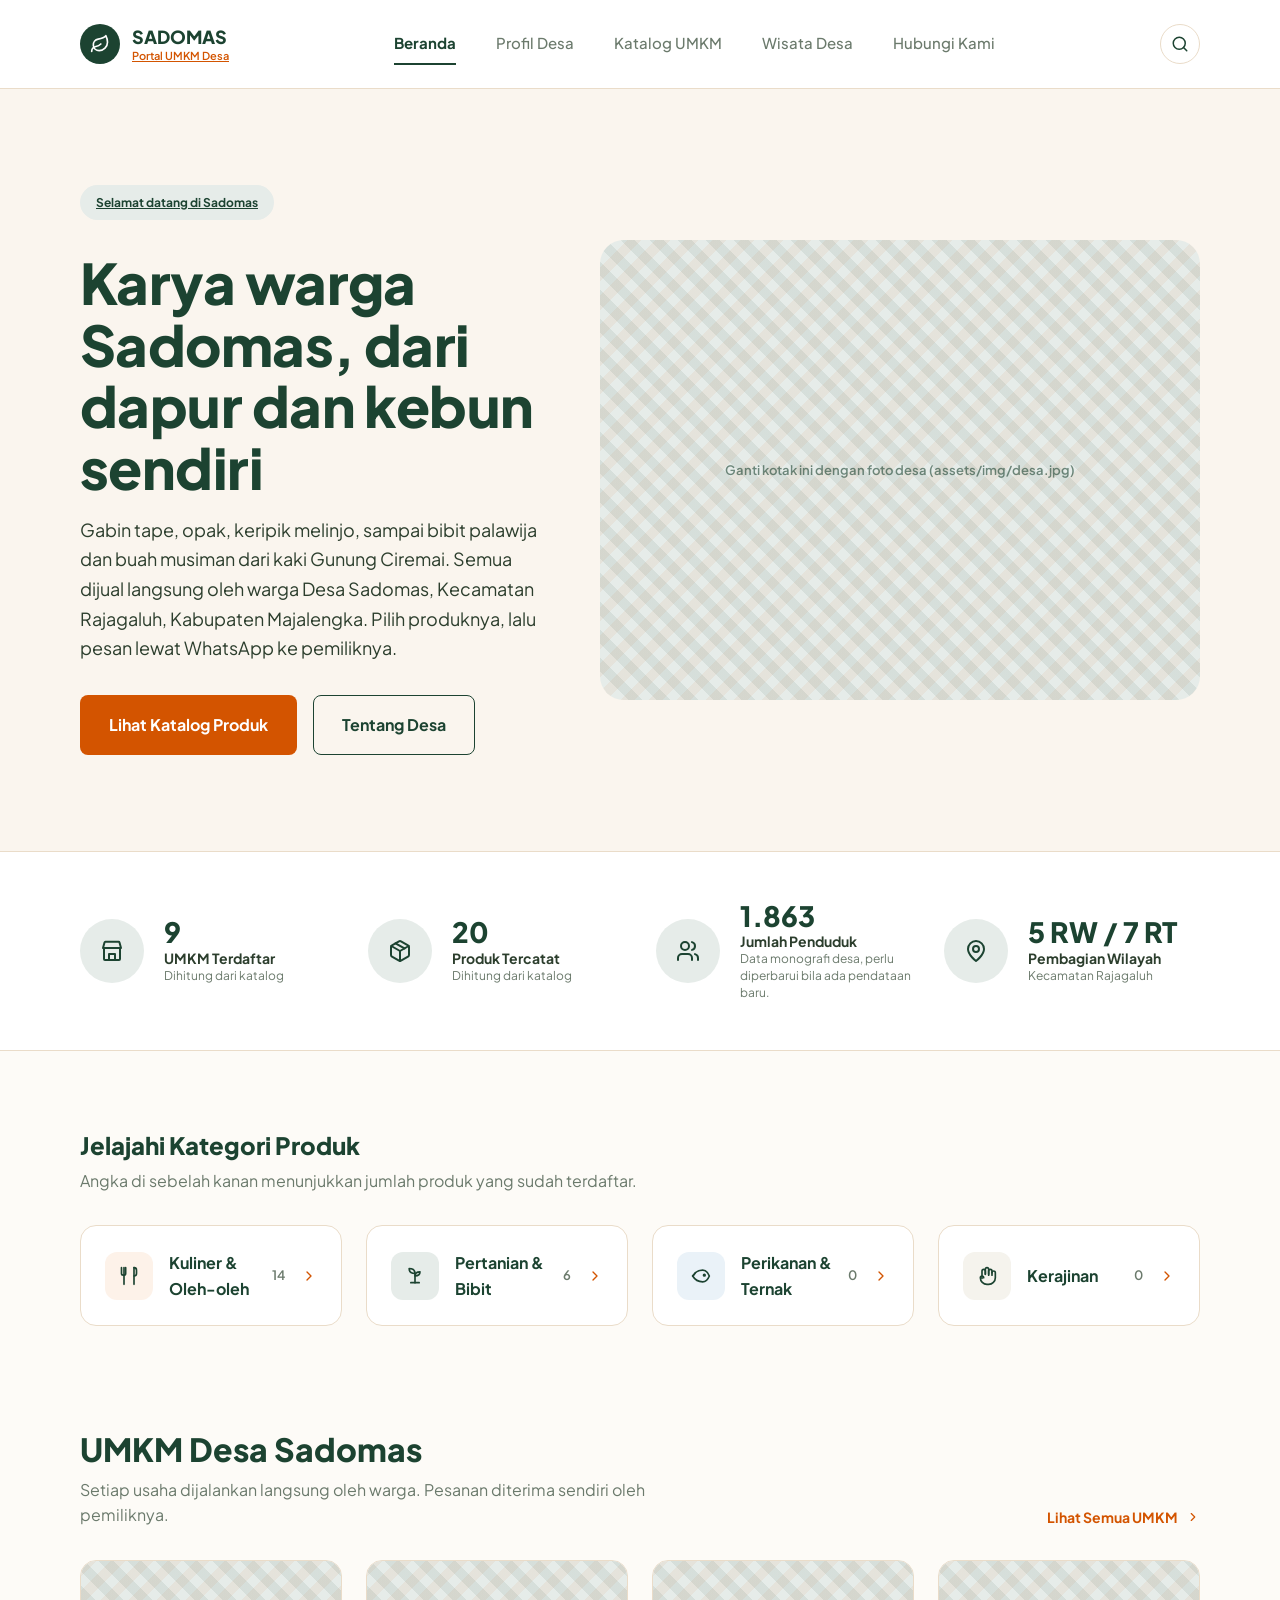
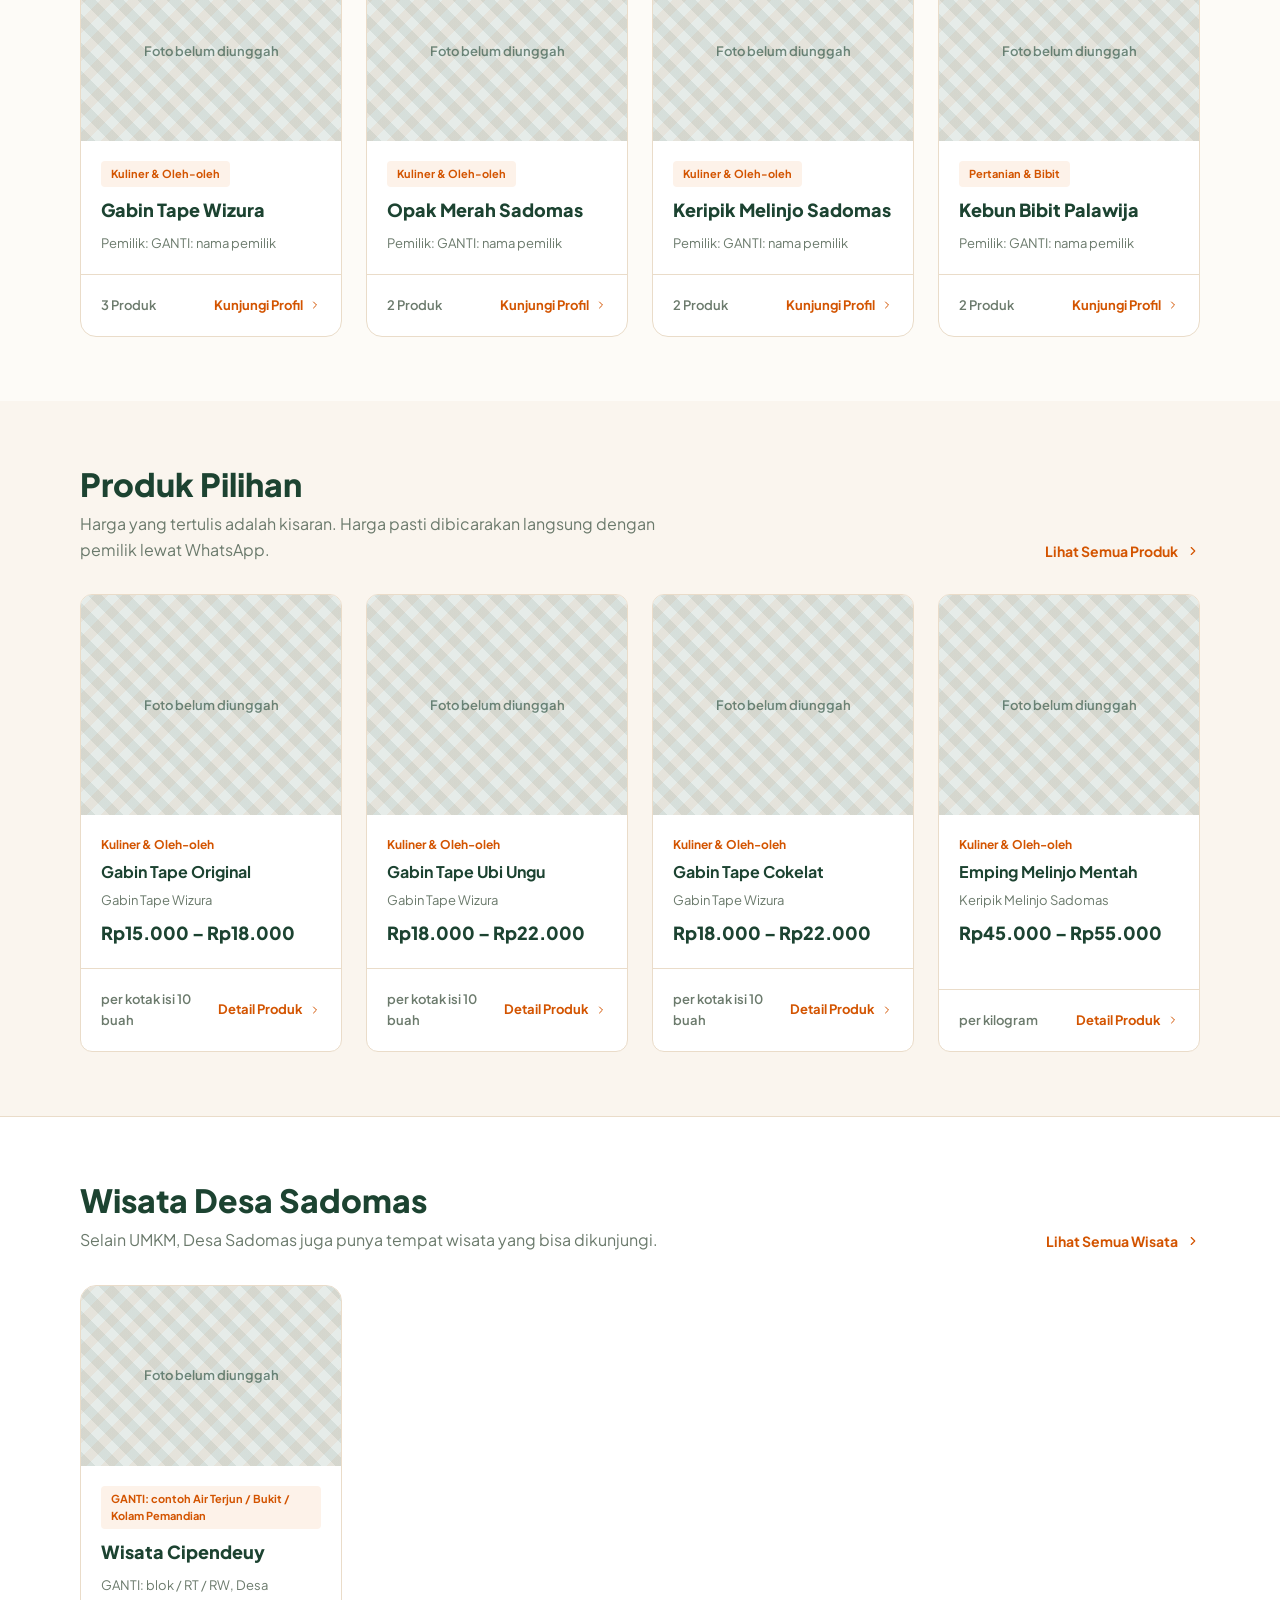
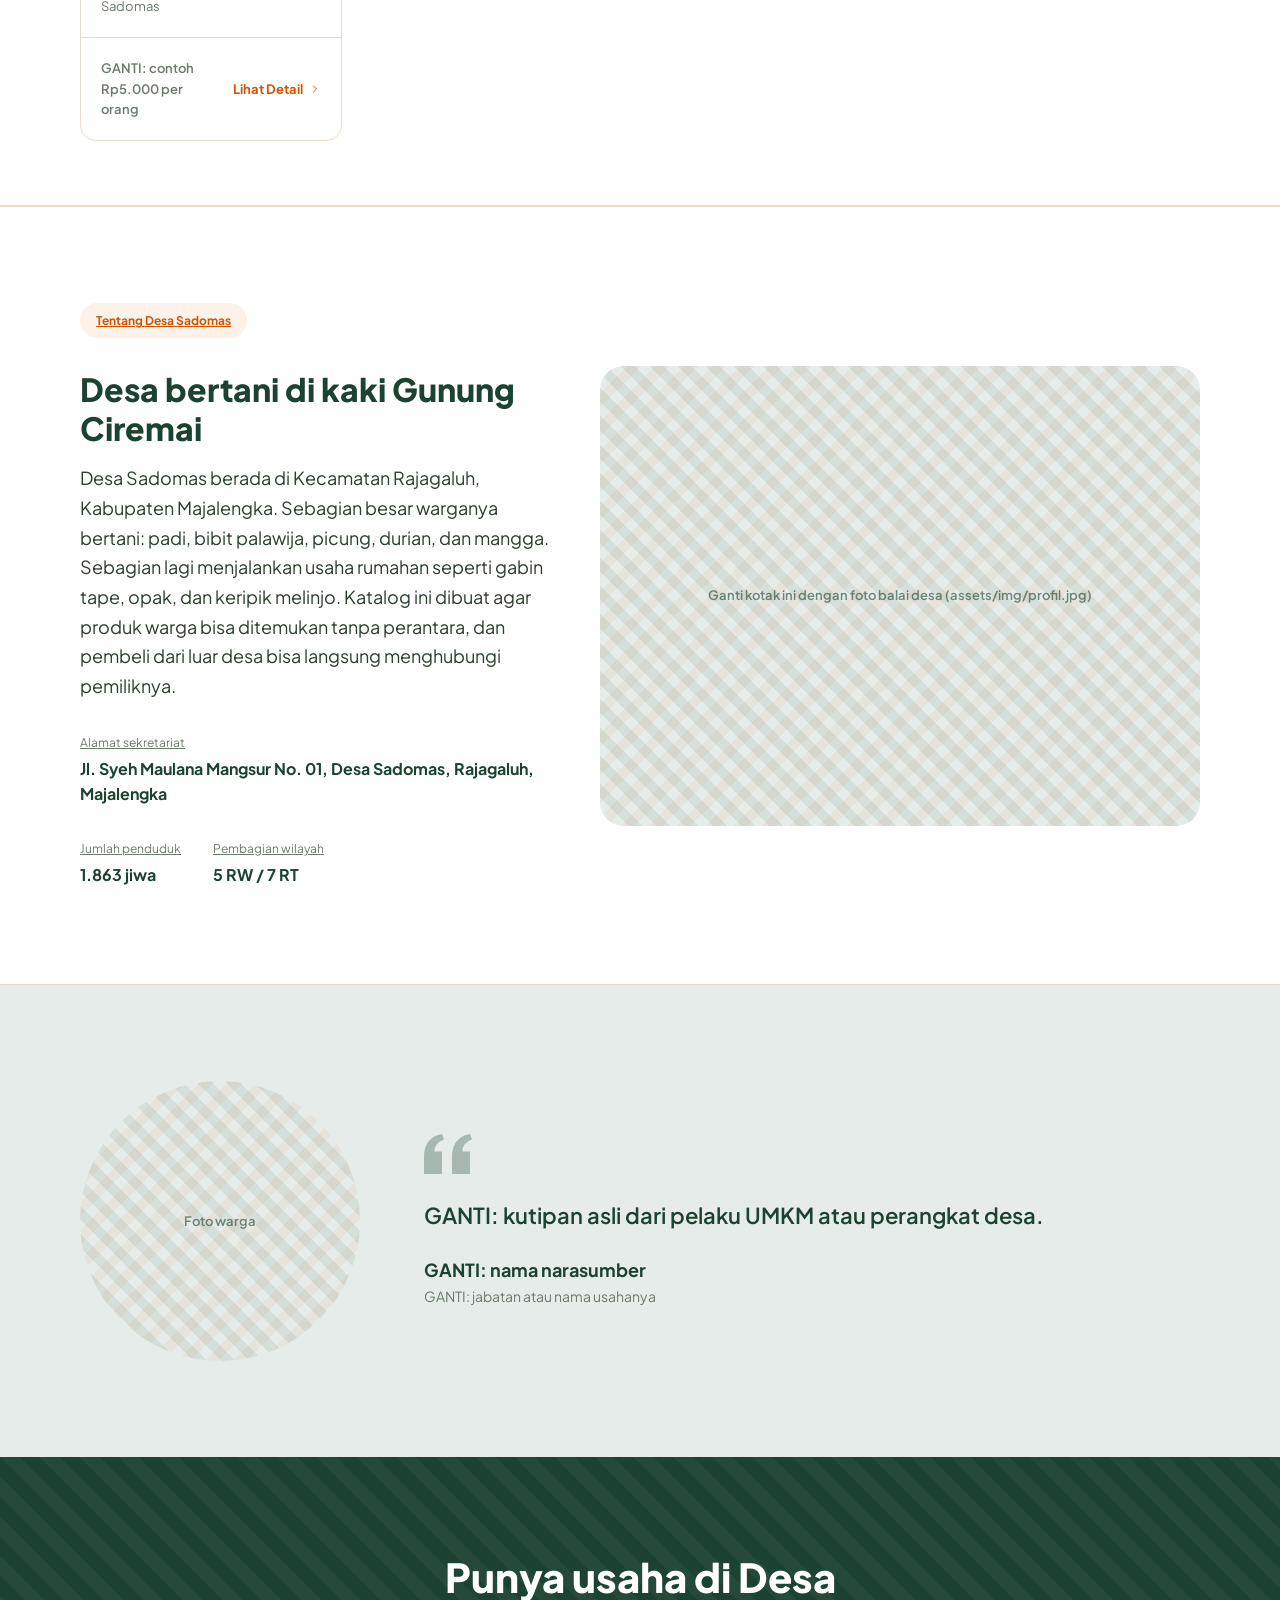
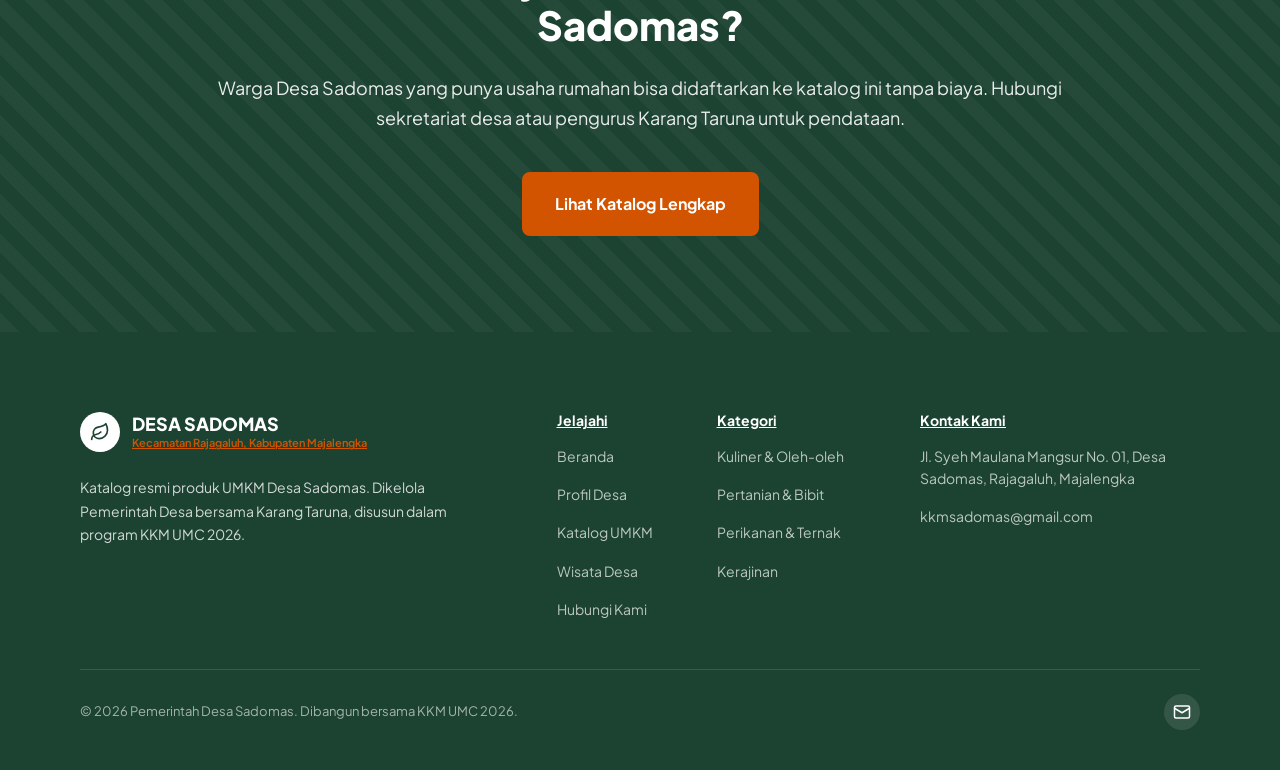
==== index.html @ 042b7adc "setup" ====
<!doctype html>
<html lang="id">
  <head>
    <meta charset="utf-8" />
    <meta name="viewport" content="width=device-width, initial-scale=1" />
    <title>Katalog UMKM Desa Sadomas — Rajagaluh, Majalengka</title>
    <meta name="description" content="Katalog produk UMKM Desa Sadomas, Kecamatan Rajagaluh, Kabupaten Majalengka. Gabin tape, opak, keripik melinjo, bibit palawija, dan buah musiman. Pesan langsung ke pemiliknya lewat WhatsApp." />
    <meta name="theme-color" content="#1c4331" />
    <meta property="og:title" content="Katalog UMKM Desa Sadomas — Rajagaluh, Majalengka" />
    <meta property="og:description" content="Katalog produk UMKM Desa Sadomas, Kecamatan Rajagaluh, Kabupaten Majalengka. Gabin tape, opak, keripik melinjo, bibit palawija, dan buah musiman. Pesan langsung ke pemiliknya lewat WhatsApp." />
    <meta property="og:type" content="website" />
    <!-- Ikon tab ditulis langsung sebagai SVG, tidak memanggil berkas luar. -->
    <link rel="icon" href="data:image/svg+xml,<svg xmlns='http://www.w3.org/2000/svg' viewBox='0 0 100 100'><rect width='100' height='100' rx='50' fill='%231c4331'/><path d='M46 78a29 29 0 0 1-5-58c24-4.6 30-6.8 38-17 4.2 8.4 8.4 17 8.4 33 0 23-20 42-42 42Z' fill='white'/></svg>" />
    <link rel="stylesheet" href="assets/style.css" />
  </head>

  <body data-halaman="beranda">
    <main id="isi"></main>

    <script src="data/katalog.js"></script>
    <script src="assets/app.js"></script>
  </body>
</html>
---- assets/style.css ----
/* ============================================================
   Katalog UMKM Desa Sadomas
   Gaya ditulis ulang dari ekspor desain (beranda / detail_produk /
   profil_umkm). Ukuran, jarak, dan warna disalin dari kelas
   Tailwind di berkas itu — tanpa memuat Tailwind.

   Padanan kelas Tailwind -> nilai yang dipakai di sini:
     px-20 = 80px     py-24 = 96px      p-5 = 20px
     gap-6 = 24px     gap-8 = 32px      gap-12 = 48px
     rounded-lg = 8px rounded-xl = 12px rounded-2xl = 16px
     rounded-3xl = 24px
   ============================================================ */

/* Font disimpan sendiri di assets/fonts, tidak memanggil server luar.
   Satu berkas variabel mencakup bobot 200-800. Lisensi: SIL OFL 1.1. */
@font-face {
  font-family: "Plus Jakarta Sans";
  src: url("fonts/plus-jakarta-sans.woff2") format("woff2");
  font-weight: 200 800;
  font-style: normal;
  font-display: swap;
}

:root {
  --krem: #fdfbf7;
  --krem-hangat: #faf5ee;
  --putih: #ffffff;
  --garis: #eadcc9;
  --hijau: #1c4331;
  --hijau-muda: #e6ece9;
  --jingga: #d35400;
  --jingga-muda: #fdf2e9;
  --teks: #2c3e2d;
  --redup: #6b7a6c;
  --netral: #f5f3ed;
  --biru-muda: #eaf2f8;

  --huruf: "Plus Jakarta Sans", -apple-system, BlinkMacSystemFont, "Segoe UI",
    Roboto, "Helvetica Neue", Arial, sans-serif;

  /* Kanvas desain 1440px dengan padding kiri-kanan 80px (px-20).
     Di layar sempit padding mengecil sendiri, isi tetap sama. */
  --kanvas: 1440px;
  --sisi: 80px;
}

*,
*::before,
*::after {
  box-sizing: border-box;
}

html {
  -webkit-text-size-adjust: 100%;
}

body {
  margin: 0;
  background: var(--krem);
  color: var(--teks);
  font-family: var(--huruf);
  font-size: 16px;
  line-height: 1.6;
  overflow-x: hidden;
}

img {
  max-width: 100%;
  display: block;
}
a {
  color: inherit;
  text-decoration: none;
}
button {
  font: inherit;
  cursor: pointer;
}
h1,
h2,
h3 {
  margin: 0;
  color: var(--hijau);
  line-height: 1.2;
  font-weight: 800;
}
svg {
  display: block;
  flex-shrink: 0;
}

:focus-visible {
  outline: 3px solid var(--jingga);
  outline-offset: 2px;
  border-radius: 4px;
}

.lompat {
  position: absolute;
  left: -9999px;
  top: 0;
  background: var(--hijau);
  color: #fff;
  padding: 12px 16px;
  z-index: 100;
  font-weight: 700;
}
.lompat:focus {
  left: 0;
}

/* Pembungkus tiap bagian: menahan isi di 1440px lalu memberi padding 80px */
.blok {
  width: 100%;
}
.blok__isi {
  max-width: var(--kanvas);
  margin-inline: auto;
  padding-inline: var(--sisi);
  width: 100%;
}

/* ============================================================
   KEPALA — h-[88px] bg-white px-20 border-[#eadcc9]
   ============================================================ */

.kepala {
  position: sticky;
  top: 0;
  z-index: 50;
  background: var(--putih);
  border-bottom: 1px solid var(--garis);
}

.kepala__isi {
  display: flex;
  justify-content: space-between;
  align-items: center;
  height: 88px;
  gap: 16px;
}

.merek {
  display: flex;
  align-items: center;
  gap: 12px;
  flex-shrink: 0;
}

.merek__lambang {
  width: 40px;
  height: 40px;
  border-radius: 20px;
  background: var(--hijau);
  color: #fff;
  display: grid;
  place-items: center;
}
.merek__lambang svg {
  width: 20px;
  height: 20px;
}

.merek__teks {
  display: flex;
  flex-direction: column;
  gap: 2px;
}
.merek__nama {
  font-weight: 800;
  font-size: 18px;
  color: var(--hijau);
  line-height: 1.2;
}
.merek__sub {
  font-weight: 600;
  font-size: 11px;
  color: var(--jingga);
  text-decoration: underline;
  line-height: 1.2;
}

.menu {
  display: flex;
  align-items: center;
  gap: 40px;
}
.menu a {
  font-weight: 500;
  font-size: 15px;
  color: var(--redup);
  padding: 8px 0;
  border-bottom: 2px solid transparent;
}
.menu a:hover {
  color: var(--hijau);
}
.menu a[aria-current="page"] {
  font-weight: 700;
  color: var(--hijau);
  border-bottom-color: var(--hijau);
}

.kepala__kanan {
  display: flex;
  align-items: center;
  gap: 16px;
}

.bulat {
  display: grid;
  place-items: center;
  padding: 10px;
  border-radius: 100px;
  border: 1px solid var(--garis);
  background: var(--putih);
  color: var(--hijau);
}
.bulat:hover {
  border-color: var(--jingga);
  color: var(--jingga);
}
.bulat svg {
  width: 18px;
  height: 18px;
}

.tombol-menu {
  display: none;
  align-items: center;
  gap: 8px;
  padding: 10px 14px;
  border-radius: 100px;
  border: 1px solid var(--garis);
  background: var(--putih);
  color: var(--hijau);
  font-weight: 700;
  font-size: 14px;
}

/* ============================================================
   TOMBOL
   ============================================================ */

.tombol {
  display: inline-flex;
  align-items: center;
  justify-content: center;
  gap: 8px;
  font-weight: 700;
  font-size: 16px;
  padding: 16px 28px; /* px-7 py-4 */
  border-radius: 8px;
  border: 1.5px solid transparent;
  transition: background-color 0.15s ease, color 0.15s ease;
  text-align: center;
}
.tombol svg {
  width: 18px;
  height: 18px;
}

.tombol--jingga {
  background: var(--jingga);
  color: #fff;
}
.tombol--jingga:hover {
  background: #b84900;
}

.tombol--hijau {
  background: var(--hijau);
  color: #fff;
}
.tombol--hijau:hover {
  background: #143224;
}

.tombol--garis {
  border-color: var(--hijau);
  color: var(--hijau);
}
.tombol--garis:hover {
  background: var(--hijau-muda);
}

.tombol--putih {
  border-color: #fff;
  color: #fff;
}
.tombol--putih:hover {
  background: rgba(255, 255, 255, 0.12);
}

.tombol--pil {
  border-radius: 100px;
  padding: 12px 20px; /* px-5 py-3 */
  font-size: 14px;
}

.tombol--penuh {
  width: 100%;
  padding: 16px;
  font-size: 15px;
}

.tombol--mati {
  background: #f0ebe2;
  color: #97917f;
  border-color: #e2d9c9;
  cursor: not-allowed;
}
.tombol--mati:hover {
  background: #f0ebe2;
}

/* ============================================================
   HERO BERANDA — bg-[#faf5ee] px-20 py-24 gap-12
   ============================================================ */

.hero {
  background: var(--krem-hangat);
  border-bottom: 1px solid var(--garis);
}
.hero__isi {
  display: flex;
  align-items: center;
  gap: 48px;
  padding-block: 96px;
}
.hero__kiri {
  display: flex;
  flex-direction: column;
  gap: 32px;
  flex: 1 1 0;
  min-width: 0;
}
.hero h1 {
  font-size: 56px;
  line-height: 1.1;
  letter-spacing: -0.01em;
}
.hero__teks {
  font-size: 18px;
  line-height: 1.65;
  color: var(--teks);
  margin: 16px 0 0;
}
.hero__aksi {
  display: flex;
  gap: 16px;
  flex-wrap: wrap;
}
.hero__gambar {
  width: 600px;
  height: 460px;
  border-radius: 24px;
  flex-shrink: 0;
}

/* Pil kecil di atas judul — bg-[#e6ece9] px-4 py-2 rounded-full */
.pil {
  align-self: flex-start;
  display: inline-flex;
  align-items: center;
  gap: 6px;
  background: var(--hijau-muda);
  color: var(--hijau);
  font-weight: 700;
  font-size: 12px;
  padding: 8px 16px;
  border-radius: 100px;
  text-decoration: underline;
}
.pil--jingga {
  background: var(--jingga-muda);
  color: var(--jingga);
}
.pil--polos {
  text-decoration: none;
}

/* Kotak gambar: motif anyaman bambu bila foto belum diunggah */
.gambar {
  background-color: var(--hijau-muda);
  background-image: repeating-linear-gradient(
      45deg,
      rgba(28, 67, 49, 0.08) 0 10px,
      transparent 10px 20px
    ),
    repeating-linear-gradient(
      -45deg,
      rgba(211, 84, 0, 0.06) 0 10px,
      transparent 10px 20px
    );
  display: grid;
  place-items: center;
  overflow: hidden;
  color: var(--hijau);
  text-align: center;
  padding: 12px;
}
.gambar img {
  width: 100%;
  height: 100%;
  object-fit: cover;
}
.gambar__label {
  font-size: 13px;
  font-weight: 600;
  opacity: 0.6;
  line-height: 1.4;
}

/* ============================================================
   ANGKA DESA — bg-white px-20 py-12 gap-8
   ============================================================ */

.angka {
  background: var(--putih);
  border-bottom: 1px solid var(--garis);
}
.angka__isi {
  display: flex;
  gap: 32px;
  padding-block: 48px;
}
.angka__sel {
  display: flex;
  align-items: center;
  gap: 20px;
  flex: 1 1 0;
  min-width: 0;
}
.angka__ikon {
  width: 64px;
  height: 64px;
  border-radius: 32px;
  background: var(--hijau-muda);
  color: var(--hijau);
  display: grid;
  place-items: center;
  flex-shrink: 0;
}
.angka__ikon svg {
  width: 24px;
  height: 24px;
}
.angka__nilai {
  font-weight: 800;
  font-size: 28px;
  color: var(--hijau);
  line-height: 1.15;
}
.angka__nama {
  font-weight: 700;
  font-size: 14px;
  color: var(--teks);
  line-height: 1.4;
}
.angka__ket {
  font-size: 12px;
  color: var(--redup);
  line-height: 1.4;
}

/* ============================================================
   BAGIAN UMUM
   ============================================================ */

.bagian--krem {
  background: var(--krem-hangat);
}
.bagian--hijau {
  background: var(--hijau-muda);
}
.bagian--putih {
  background: var(--putih);
  border-block: 1px solid var(--garis);
}

.pad-20-10 {
  padding-block: 80px 40px;
}
.pad-16 {
  padding-block: 64px;
}
.pad-20 {
  padding-block: 80px;
}
.pad-60-20 {
  padding-block: 60px 80px;
}
.pad-60 {
  padding-block: 60px;
}

.judul-24 {
  font-size: 24px;
}
.judul-28 {
  font-size: 28px;
}
.judul-32 {
  font-size: 32px;
}

.kepala-bagian {
  display: flex;
  justify-content: space-between;
  align-items: flex-end;
  gap: 24px;
  margin-bottom: 32px;
  flex-wrap: wrap;
}
.kepala-bagian__kiri {
  max-width: 600px;
  display: flex;
  flex-direction: column;
  gap: 8px;
}
.kepala-bagian p {
  margin: 0;
  font-size: 16px;
  color: var(--redup);
}

.tautan-jingga {
  display: inline-flex;
  align-items: center;
  gap: 8px;
  font-weight: 700;
  font-size: 14px;
  color: var(--jingga);
  white-space: nowrap;
}
.tautan-jingga:hover {
  text-decoration: underline;
}
.tautan-jingga svg {
  width: 14px;
  height: 14px;
}

/* ============================================================
   KATEGORI — kartu bg-white p-6 rounded-2xl
   ============================================================ */

.kategori {
  display: flex;
  gap: 24px;
  flex-wrap: wrap;
}
.kategori__kartu {
  display: flex;
  align-items: center;
  gap: 16px;
  flex: 1 1 240px;
  background: var(--putih);
  padding: 24px;
  border-radius: 16px;
  border: 1px solid var(--garis);
  transition: border-color 0.15s ease;
}
.kategori__kartu:hover {
  border-color: var(--jingga);
}
.kategori__ikon {
  width: 48px;
  height: 48px;
  border-radius: 12px;
  display: grid;
  place-items: center;
  flex-shrink: 0;
  color: var(--hijau);
}
.kategori__ikon svg {
  width: 20px;
  height: 20px;
}
.kategori__nama {
  font-weight: 700;
  font-size: 16px;
  color: var(--hijau);
  flex-grow: 1;
}
.kategori__jumlah {
  font-size: 13px;
  font-weight: 600;
  color: var(--redup);
}
.kategori__kartu > svg {
  width: 16px;
  height: 16px;
  color: var(--jingga);
}

/* ============================================================
   KARTU UMKM & PRODUK
   ============================================================ */

.kisi {
  display: grid;
  grid-template-columns: repeat(4, minmax(0, 1fr));
  gap: 24px;
}
.kisi--3 {
  grid-template-columns: repeat(3, minmax(0, 1fr));
}

.kartu {
  display: flex;
  flex-direction: column;
  justify-content: space-between;
  background: var(--putih);
  border: 1px solid var(--garis);
  border-radius: 16px;
  overflow: hidden;
  transition: border-color 0.15s ease, box-shadow 0.15s ease;
}
.kartu:hover {
  border-color: var(--jingga);
  box-shadow: 0 8px 24px rgba(28, 67, 49, 0.07);
}
.kartu--kecil {
  border-radius: 12px;
}

.kartu__gambar {
  height: 180px;
}
.kartu__gambar--tinggi {
  height: 220px;
}

.kartu__badan {
  display: flex;
  flex-direction: column;
  gap: 12px;
  padding: 20px;
  flex-grow: 1;
}
.kartu__badan--rapat {
  gap: 8px;
}

.kartu__baris {
  display: flex;
  justify-content: space-between;
  align-items: flex-start;
  gap: 12px;
}

.tanda {
  display: inline-block;
  background: var(--jingga-muda);
  color: var(--jingga);
  font-weight: 700;
  font-size: 11px;
  padding: 4px 10px;
  border-radius: 4px;
}

.bintang {
  display: flex;
  gap: 4px;
  color: var(--jingga);
  flex-shrink: 0;
}
.bintang svg {
  width: 14px;
  height: 14px;
}

.kartu__nama {
  font-weight: 800;
  font-size: 18px;
  color: var(--hijau);
  line-height: 1.25;
}
.kartu__nama--kecil {
  font-size: 16px;
  font-weight: 700;
}
.kartu__ket {
  font-size: 13px;
  color: var(--redup);
}
.kartu__kategori {
  font-weight: 700;
  font-size: 12px;
  color: var(--jingga);
}
.kartu__harga {
  font-weight: 800;
  font-size: 18px;
  color: var(--hijau);
}

.kartu__kaki {
  display: flex;
  justify-content: space-between;
  align-items: center;
  gap: 12px;
  padding: 20px;
  border-top: 1px solid var(--garis);
}
.kartu__kaki span:first-child {
  font-weight: 600;
  font-size: 13px;
  color: var(--redup);
}
.kartu__aksi {
  display: inline-flex;
  align-items: center;
  gap: 6px;
  font-weight: 700;
  font-size: 13px;
  color: var(--jingga);
  white-space: nowrap;
}
.kartu__aksi svg {
  width: 12px;
  height: 12px;
}

/* ============================================================
   PENCARIAN & SARINGAN (halaman katalog)
   ============================================================ */

.saring {
  display: flex;
  gap: 16px;
  align-items: center;
  flex-wrap: wrap;
  margin-bottom: 24px;
}
.saring__kotak {
  position: relative;
  flex: 1 1 280px;
  min-width: 0;
}
.saring__kotak svg {
  position: absolute;
  left: 18px;
  top: 50%;
  transform: translateY(-50%);
  width: 16px;
  height: 16px;
  color: var(--redup);
  pointer-events: none;
}
.saring__cari {
  width: 100%;
  padding: 14px 18px 14px 46px;
  border-radius: 100px;
  border: 1px solid var(--garis);
  background: var(--putih);
  font-family: inherit;
  font-size: 15px;
  color: var(--teks);
}
.saring__cari::placeholder {
  color: #a8a99b;
}
.cip-baris {
  display: flex;
  gap: 12px;
  flex-wrap: wrap;
}
.cip {
  padding: 10px 18px;
  border-radius: 100px;
  border: 1px solid var(--garis);
  background: var(--putih);
  font-weight: 600;
  font-size: 14px;
  color: var(--redup);
}
.cip:hover {
  border-color: var(--hijau);
  color: var(--hijau);
}
.cip[aria-pressed="true"] {
  background: var(--hijau);
  border-color: var(--hijau);
  color: #fff;
}
.jumlah-hasil {
  font-size: 14px;
  color: var(--redup);
  margin: 0 0 24px;
}
.kosong {
  grid-column: 1 / -1;
  text-align: center;
  padding: 64px 24px;
  color: var(--redup);
  background: var(--putih);
  border: 1px dashed var(--garis);
  border-radius: 16px;
}

/* ============================================================
   REMAH & HALAMAN RINCI
   ============================================================ */

.remah {
  display: flex;
  align-items: center;
  gap: 8px;
  padding-block: 24px 8px;
  font-size: 13px;
  color: var(--redup);
  flex-wrap: wrap;
}
.remah svg {
  width: 12px;
  height: 12px;
}
.remah strong {
  font-weight: 700;
  color: var(--hijau);
}
.remah a:hover {
  color: var(--jingga);
  text-decoration: underline;
}

/* Detail produk — gap-12, kolom kanan w-[540px] */
.rinci {
  display: flex;
  gap: 48px;
  padding-block: 24px 80px;
  align-items: flex-start;
}
.rinci__galeri {
  display: flex;
  flex-direction: column;
  gap: 16px;
  flex: 1 1 0;
  min-width: 0;
}
.rinci__utama {
  height: 440px;
  border-radius: 20px;
  border: 1px solid var(--garis);
}
.jempol {
  display: flex;
  gap: 12px;
}
.jempol__satu {
  flex: 1 1 0;
  height: 80px;
  border-radius: 8px;
  border: 1px solid var(--garis);
  padding: 0;
  background: none;
  overflow: hidden;
}
.jempol__satu[aria-current="true"] {
  border: 2px solid var(--jingga);
}
.jempol__satu .gambar {
  width: 100%;
  height: 100%;
}

.rinci__kanan {
  width: 540px;
  flex-shrink: 0;
  display: flex;
  flex-direction: column;
  gap: 32px;
}
.rinci__kepala {
  display: flex;
  flex-direction: column;
  gap: 12px;
}
.rinci__baris {
  display: flex;
  align-items: center;
  gap: 12px;
  flex-wrap: wrap;
  font-size: 13px;
  color: var(--redup);
}
.rinci__judul {
  font-size: 36px;
  line-height: 1.2;
}
.rinci__harga {
  font-weight: 800;
  font-size: 30px;
  color: var(--jingga);
}
.rinci__satuan {
  font-weight: 500;
  font-size: 14px;
  color: var(--redup);
}

.blok-teks {
  display: flex;
  flex-direction: column;
  gap: 12px;
}
.blok-teks h2,
.blok-teks h3 {
  font-size: 16px;
  font-weight: 800;
}
.blok-teks p {
  margin: 0;
  font-size: 16px;
  line-height: 1.7;
  color: var(--teks);
}

.spek {
  display: flex;
  flex-direction: column;
  gap: 12px;
}
.spek__baris {
  display: flex;
  justify-content: space-between;
  align-items: baseline;
  gap: 24px;
  padding-block: 8px;
  border-bottom: 1px solid var(--garis);
}
.spek__label {
  font-size: 14px;
  color: var(--redup);
  flex-shrink: 0;
}
.spek__nilai {
  font-weight: 700;
  font-size: 14px;
  color: var(--hijau);
  text-align: right;
}

.aksi {
  display: flex;
  flex-direction: column;
  gap: 12px;
}

.peringatan {
  background: var(--jingga-muda);
  border: 1px solid #f0cba8;
  color: #8a3b00;
  border-radius: 8px;
  padding: 12px 16px;
  font-size: 14px;
  margin: 0;
}

/* ============================================================
   PROFIL UMKM
   ============================================================ */

.profil {
  display: flex;
  align-items: center;
  gap: 48px;
  padding-block: 80px;
}
.profil__gambar {
  width: 480px;
  height: 360px;
  border-radius: 20px;
  flex-shrink: 0;
}
.profil__kanan {
  display: flex;
  flex-direction: column;
  gap: 24px;
  flex: 1 1 0;
  min-width: 0;
}
.profil__judul {
  font-size: 40px;
}
.profil__meta {
  display: flex;
  gap: 32px;
  flex-wrap: wrap;
  margin: 0;
}
.profil__meta div {
  display: flex;
  flex-direction: column;
  gap: 4px;
}
.profil__meta dt {
  font-size: 12px;
  color: var(--redup);
  text-decoration: underline;
}
.profil__meta dd {
  margin: 0;
  font-weight: 700;
  font-size: 16px;
  color: var(--hijau);
}

/* Galeri proses — 4 gambar h-40 rounded-xl */
.galeri {
  display: grid;
  grid-template-columns: repeat(4, minmax(0, 1fr));
  gap: 20px;
}
.galeri .gambar {
  height: 160px;
  border-radius: 12px;
}

/* Blok lokasi & kontak operasional */
.lokasi {
  display: flex;
  gap: 48px;
  padding-block: 80px;
  align-items: stretch;
}
.lokasi__kiri {
  display: flex;
  flex-direction: column;
  gap: 16px;
  flex: 1 1 0;
  min-width: 0;
}
.lokasi__judul {
  font-size: 20px;
}
.lokasi__peta {
  height: 280px;
  border-radius: 16px;
  border: 1px solid var(--garis);
}
.lokasi__alamat {
  display: inline-flex;
  align-items: center;
  gap: 8px;
  align-self: flex-start;
  background: var(--putih);
  padding: 8px 16px;
  border-radius: 100px;
  font-weight: 700;
  font-size: 13px;
  color: var(--hijau);
}
.lokasi__alamat svg {
  width: 16px;
  height: 16px;
  flex-shrink: 0;
}

.kontak-kartu {
  width: 440px;
  flex-shrink: 0;
  display: flex;
  flex-direction: column;
  gap: 24px;
  background: var(--putih);
  padding: 32px;
  border-radius: 16px;
  border: 1px solid var(--garis);
}
.kontak-kartu h2 {
  font-size: 22px;
}
.kontak-daftar {
  display: flex;
  flex-direction: column;
  gap: 16px;
}
.kontak-baris {
  display: flex;
  align-items: center;
  gap: 12px;
}
.kontak-baris svg {
  width: 20px;
  height: 20px;
  color: var(--hijau);
}
.kontak-baris__label {
  font-size: 12px;
  color: var(--redup);
}
.kontak-baris__nilai {
  font-weight: 700;
  font-size: 15px;
  color: var(--hijau);
}

/* ============================================================
   ULASAN & TESTIMONI
   ============================================================ */

.ulasan {
  display: grid;
  grid-template-columns: repeat(3, minmax(0, 1fr));
  gap: 24px;
}
.ulasan__kartu {
  display: flex;
  flex-direction: column;
  gap: 16px;
  background: var(--putih);
  padding: 24px;
  border-radius: 12px;
  border: 1px solid var(--garis);
}
.ulasan__kepala {
  display: flex;
  justify-content: space-between;
  align-items: center;
  gap: 12px;
}
.ulasan__nama {
  font-weight: 700;
  font-size: 15px;
  color: var(--hijau);
}
.ulasan__meta {
  font-size: 12px;
  color: var(--redup);
}
.ulasan__teks {
  margin: 0;
  font-size: 13px;
  line-height: 1.7;
  color: var(--teks);
}

.testimoni {
  display: flex;
  align-items: center;
  gap: 64px;
  padding-block: 96px;
}
.testimoni__foto {
  width: 280px;
  height: 280px;
  border-radius: 140px;
  flex-shrink: 0;
}
.testimoni__kanan {
  display: flex;
  flex-direction: column;
  gap: 24px;
  flex: 1 1 0;
  min-width: 0;
}
.testimoni__kutip {
  width: 48px;
  height: 40px;
  opacity: 0.3;
  color: var(--hijau);
}
.testimoni__teks {
  margin: 0;
  font-weight: 600;
  font-size: 22px;
  line-height: 1.55;
  color: var(--hijau);
}
.testimoni__nama {
  font-weight: 700;
  font-size: 18px;
  color: var(--hijau);
}
.testimoni__peran {
  font-size: 14px;
  color: var(--redup);
}

/* ============================================================
   AJAKAN PENUTUP — px-20 py-24, teks putih
   ============================================================ */

.ajakan {
  background: var(--hijau);
  background-image: repeating-linear-gradient(
    45deg,
    rgba(255, 255, 255, 0.035) 0 14px,
    transparent 14px 28px
  );
}
.ajakan__isi {
  display: flex;
  flex-direction: column;
  align-items: center;
  gap: 24px;
  padding-block: 96px;
  text-align: center;
}
.ajakan h2 {
  font-size: 40px;
  color: #fff;
  max-width: 20ch;
}
.ajakan p {
  margin: 0;
  font-size: 18px;
  line-height: 1.65;
  color: rgba(255, 255, 255, 0.9);
  max-width: 68ch;
}
.ajakan__aksi {
  display: flex;
  gap: 16px;
  padding-top: 16px;
  flex-wrap: wrap;
  justify-content: center;
}
.ajakan .tombol {
  padding: 18px 32px;
}

/* ============================================================
   KAKI — bg-[#1c4331] px-20 pt-20 pb-10 gap-12
   ============================================================ */

.kaki {
  background: var(--hijau);
  color: #fff;
}
.kaki__isi {
  display: flex;
  flex-direction: column;
  gap: 48px;
  padding-block: 80px 40px;
}
.kaki__atas {
  display: flex;
  justify-content: space-between;
  gap: 48px;
  flex-wrap: wrap;
}
.kaki__merek {
  width: 400px;
  display: flex;
  flex-direction: column;
  gap: 24px;
}
.kaki__lambang {
  width: 40px;
  height: 40px;
  border-radius: 20px;
  background: #fff;
  color: var(--hijau);
  display: grid;
  place-items: center;
}
.kaki__lambang svg {
  width: 20px;
  height: 20px;
}
.kaki__nama {
  font-weight: 800;
  font-size: 18px;
  color: #fff;
  line-height: 1.2;
}
.kaki__sub {
  font-weight: 600;
  font-size: 11px;
  color: var(--jingga);
  text-decoration: underline;
  line-height: 1.3;
}
.kaki__teks {
  margin: 0;
  font-size: 14px;
  line-height: 1.7;
  color: rgba(255, 255, 255, 0.8);
}
.kaki__kolom {
  display: flex;
  gap: 64px;
  flex-wrap: wrap;
}
.kaki__kolom > div {
  display: flex;
  flex-direction: column;
  gap: 16px;
}
.kaki h3 {
  font-weight: 700;
  font-size: 14px;
  color: #fff;
  text-decoration: underline;
}
.kaki ul {
  list-style: none;
  margin: 0;
  padding: 0;
  display: flex;
  flex-direction: column;
  gap: 16px;
}
.kaki li,
.kaki li a {
  font-size: 14px;
  color: rgba(255, 255, 255, 0.7);
}
.kaki li a:hover {
  color: #fff;
  text-decoration: underline;
}
.kaki__alamat {
  width: 280px;
  display: flex;
  flex-direction: column;
  gap: 16px;
}
.kaki__bawah {
  display: flex;
  justify-content: space-between;
  align-items: center;
  gap: 24px;
  flex-wrap: wrap;
  font-size: 13px;
  color: rgba(255, 255, 255, 0.6);
  border-top: 1px solid rgba(255, 255, 255, 0.12);
  padding-top: 24px;
}
.sosial {
  display: flex;
  gap: 16px;
}
.sosial a {
  width: 36px;
  height: 36px;
  border-radius: 18px;
  background: rgba(255, 255, 255, 0.1);
  color: #fff;
  display: grid;
  place-items: center;
}
.sosial a:hover {
  background: rgba(255, 255, 255, 0.24);
}
.sosial svg {
  width: 18px;
  height: 18px;
}

/* Batang WhatsApp menempel di bawah layar HP */
.batang-wa {
  display: none;
  position: fixed;
  left: 0;
  right: 0;
  bottom: 0;
  z-index: 60;
  background: var(--putih);
  border-top: 1px solid var(--garis);
  padding: 12px 20px;
  box-shadow: 0 -4px 16px rgba(28, 67, 49, 0.1);
}

/* ============================================================
   LAYAR SEMPIT
   Kanvas 1440px diturunkan bertahap. Ukuran huruf dan jarak
   dikecilkan hanya di titik yang membuat tata letak pecah.
   ============================================================ */

@media (max-width: 1200px) {
  :root {
    --sisi: 48px;
  }
  .hero__gambar {
    width: 46%;
    height: auto;
    aspect-ratio: 600 / 460;
  }
  .rinci__kanan {
    width: 440px;
  }
  .kontak-kartu {
    width: 380px;
  }
  .profil__gambar {
    width: 40%;
    height: auto;
    aspect-ratio: 4 / 3;
  }
  .kisi {
    grid-template-columns: repeat(3, minmax(0, 1fr));
  }
  .angka__isi {
    flex-wrap: wrap;
  }
  .angka__sel {
    flex: 1 1 40%;
  }
}

@media (max-width: 980px) {
  :root {
    --sisi: 32px;
  }
  .menu,
  .kepala__kanan .tombol {
    display: none;
  }
  .tombol-menu {
    display: inline-flex;
  }
  .kepala {
    position: relative;
  }
  .menu.buka {
    display: flex;
    position: absolute;
    top: 100%;
    left: 0;
    right: 0;
    background: var(--putih);
    border-bottom: 1px solid var(--garis);
    flex-direction: column;
    align-items: stretch;
    gap: 0;
    padding: 8px var(--sisi) 20px;
    z-index: 40;
  }
  .menu.buka a {
    padding: 14px 0;
    border-bottom: 1px solid var(--garis);
  }
  .hero__isi,
  .rinci,
  .profil,
  .lokasi,
  .testimoni {
    flex-direction: column;
    align-items: stretch;
    gap: 32px;
  }
  .hero__isi,
  .testimoni {
    padding-block: 56px;
  }
  .hero__gambar,
  .rinci__kanan,
  .kontak-kartu,
  .profil__gambar,
  .testimoni__foto {
    width: 100%;
  }
  .testimoni__foto {
    max-width: 220px;
    height: auto;
    aspect-ratio: 1;
    align-self: center;
  }
  .hero h1 {
    font-size: 40px;
  }
  .profil__judul {
    font-size: 32px;
  }
  .rinci__judul,
  .ajakan h2 {
    font-size: 28px;
  }
  .judul-32 {
    font-size: 26px;
  }
  .kisi,
  .kisi--3,
  .ulasan {
    grid-template-columns: repeat(2, minmax(0, 1fr));
  }
  .galeri {
    grid-template-columns: repeat(2, minmax(0, 1fr));
  }
  .pad-20-10,
  .pad-20,
  .pad-24,
  .pad-60-20 {
    padding-block: 56px;
  }
  .kaki__merek,
  .kaki__alamat {
    width: 100%;
  }
}

@media (max-width: 640px) {
  :root {
    --sisi: 20px;
  }
  body {
    font-size: 15px;
  }
  .hero h1 {
    font-size: 30px;
  }
  .hero__teks,
  .ajakan p {
    font-size: 16px;
  }
  .hero__kiri {
    gap: 24px;
  }
  .rinci__judul,
  .rinci__harga {
    font-size: 24px;
  }
  .profil__judul,
  .ajakan h2 {
    font-size: 24px;
  }
  .judul-24,
  .judul-28,
  .judul-32 {
    font-size: 20px;
  }
  .testimoni__teks {
    font-size: 18px;
  }
  .angka__sel {
    flex: 1 1 100%;
  }
  .angka__ikon {
    width: 48px;
    height: 48px;
  }
  .angka__nilai {
    font-size: 22px;
  }
  .kisi,
  .kisi--3,
  .galeri {
    grid-template-columns: repeat(2, minmax(0, 1fr));
    gap: 16px;
  }
  .ulasan {
    grid-template-columns: 1fr;
  }
  .kartu__badan,
  .kartu__kaki {
    padding: 14px;
  }
  .kartu__gambar {
    height: 130px;
  }
  .kartu__gambar--tinggi {
    height: 150px;
  }
  .kartu__nama,
  .kartu__harga {
    font-size: 15px;
  }
  .kartu__kaki {
    flex-direction: column;
    align-items: flex-start;
    gap: 8px;
  }
  .rinci__utama {
    height: 260px;
  }
  .rinci {
    padding-block: 16px 48px;
  }
  .kontak-kartu {
    padding: 20px;
  }
  .lokasi__peta {
    height: 200px;
  }
  .tombol {
    padding: 14px 20px;
    font-size: 15px;
  }
  .batang-wa {
    display: block;
  }
  body.ada-batang {
    padding-bottom: 80px;
  }
  .kaki__kolom {
    gap: 32px;
  }
  .kaki__isi {
    gap: 32px;
    padding-block: 48px 32px;
  }
}

@media (prefers-reduced-motion: reduce) {
  * {
    transition: none !important;
    animation: none !important;
  }
}

@media print {
  .kepala,
  .batang-wa,
  .saring,
  .ajakan {
    display: none;
  }
}
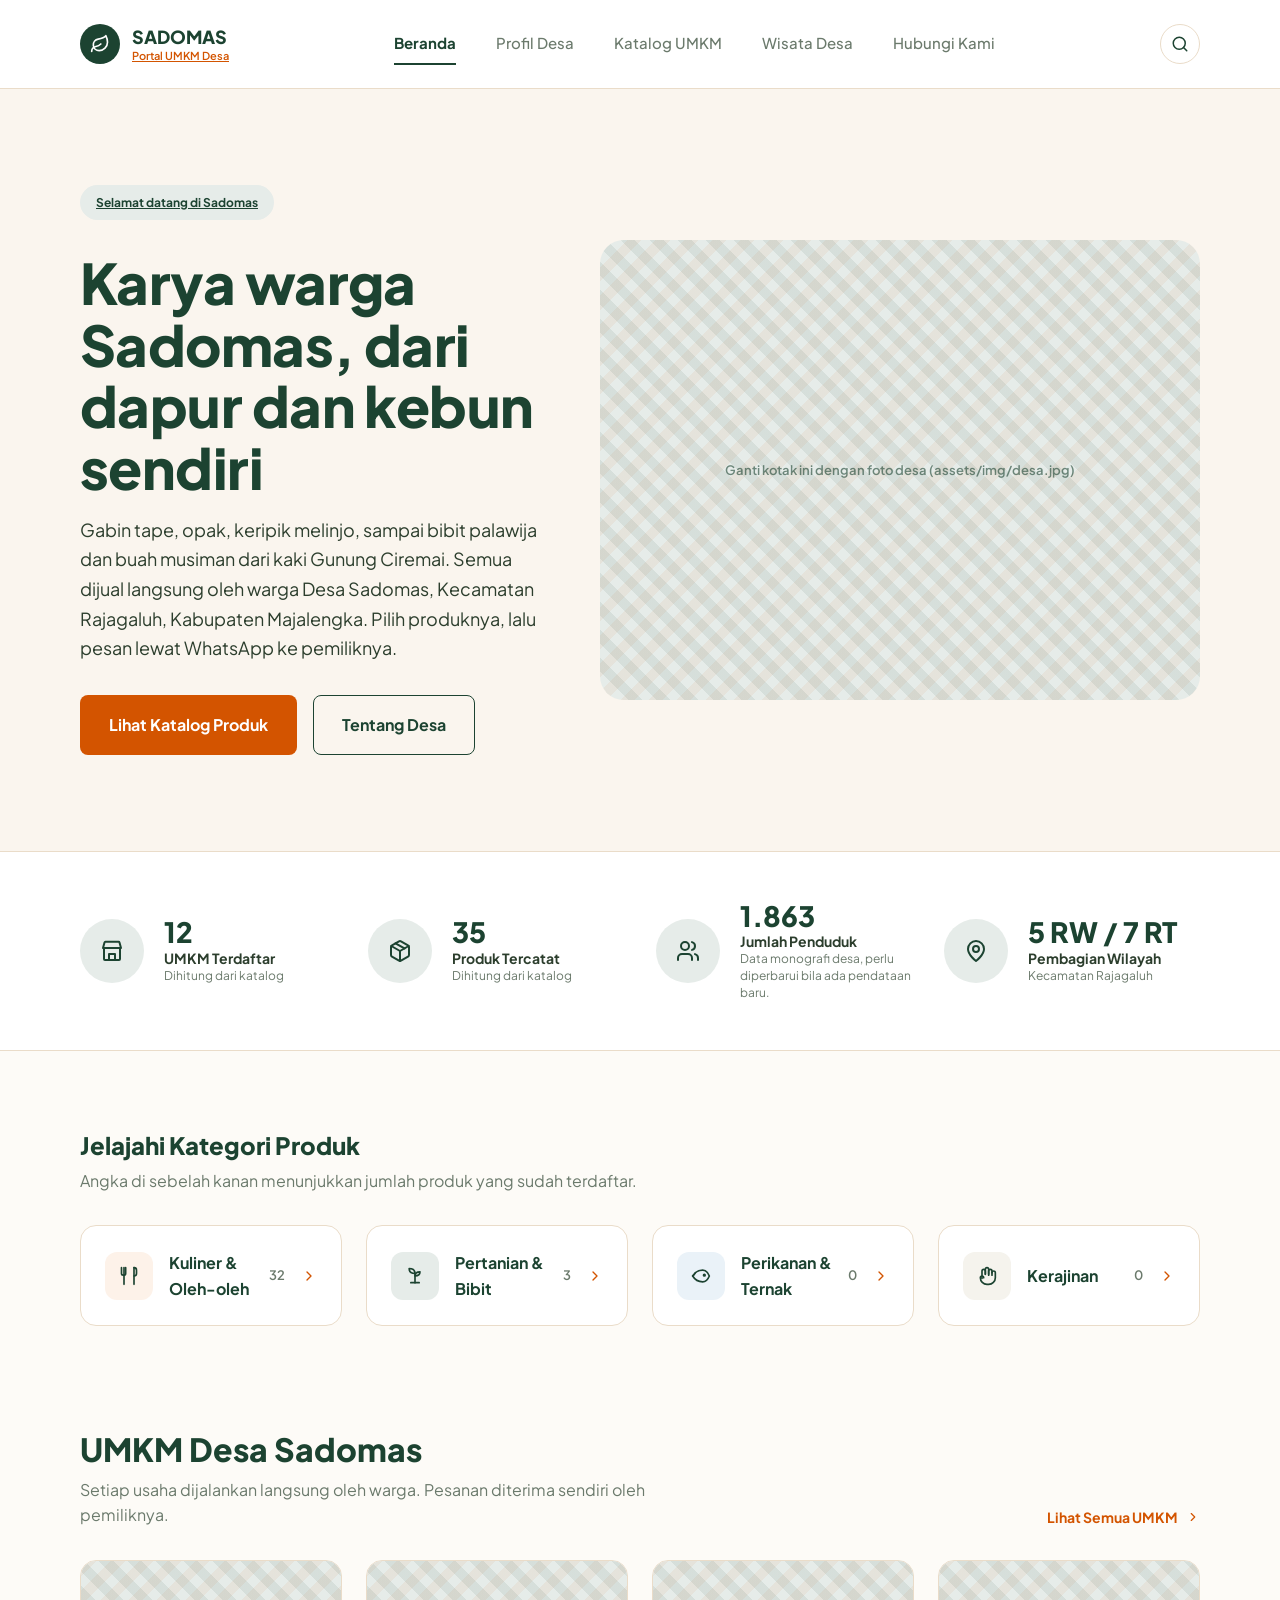
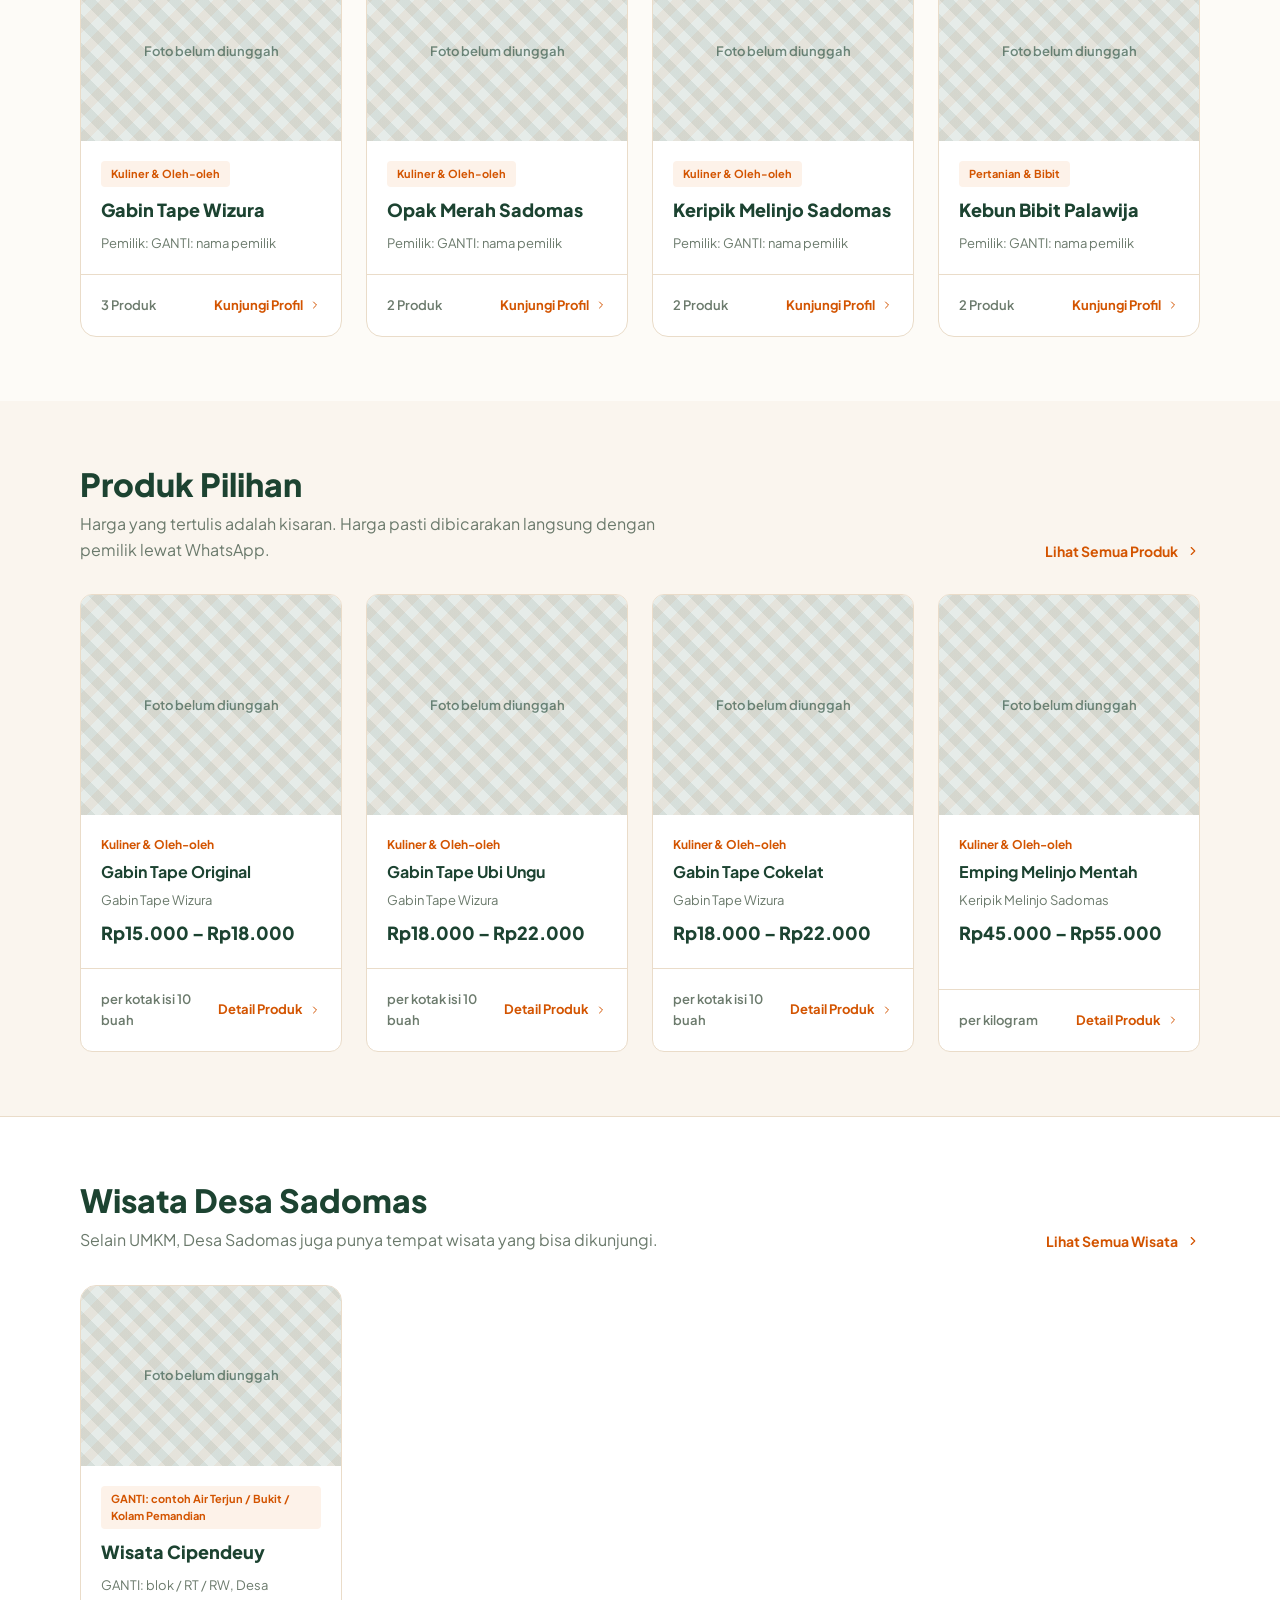
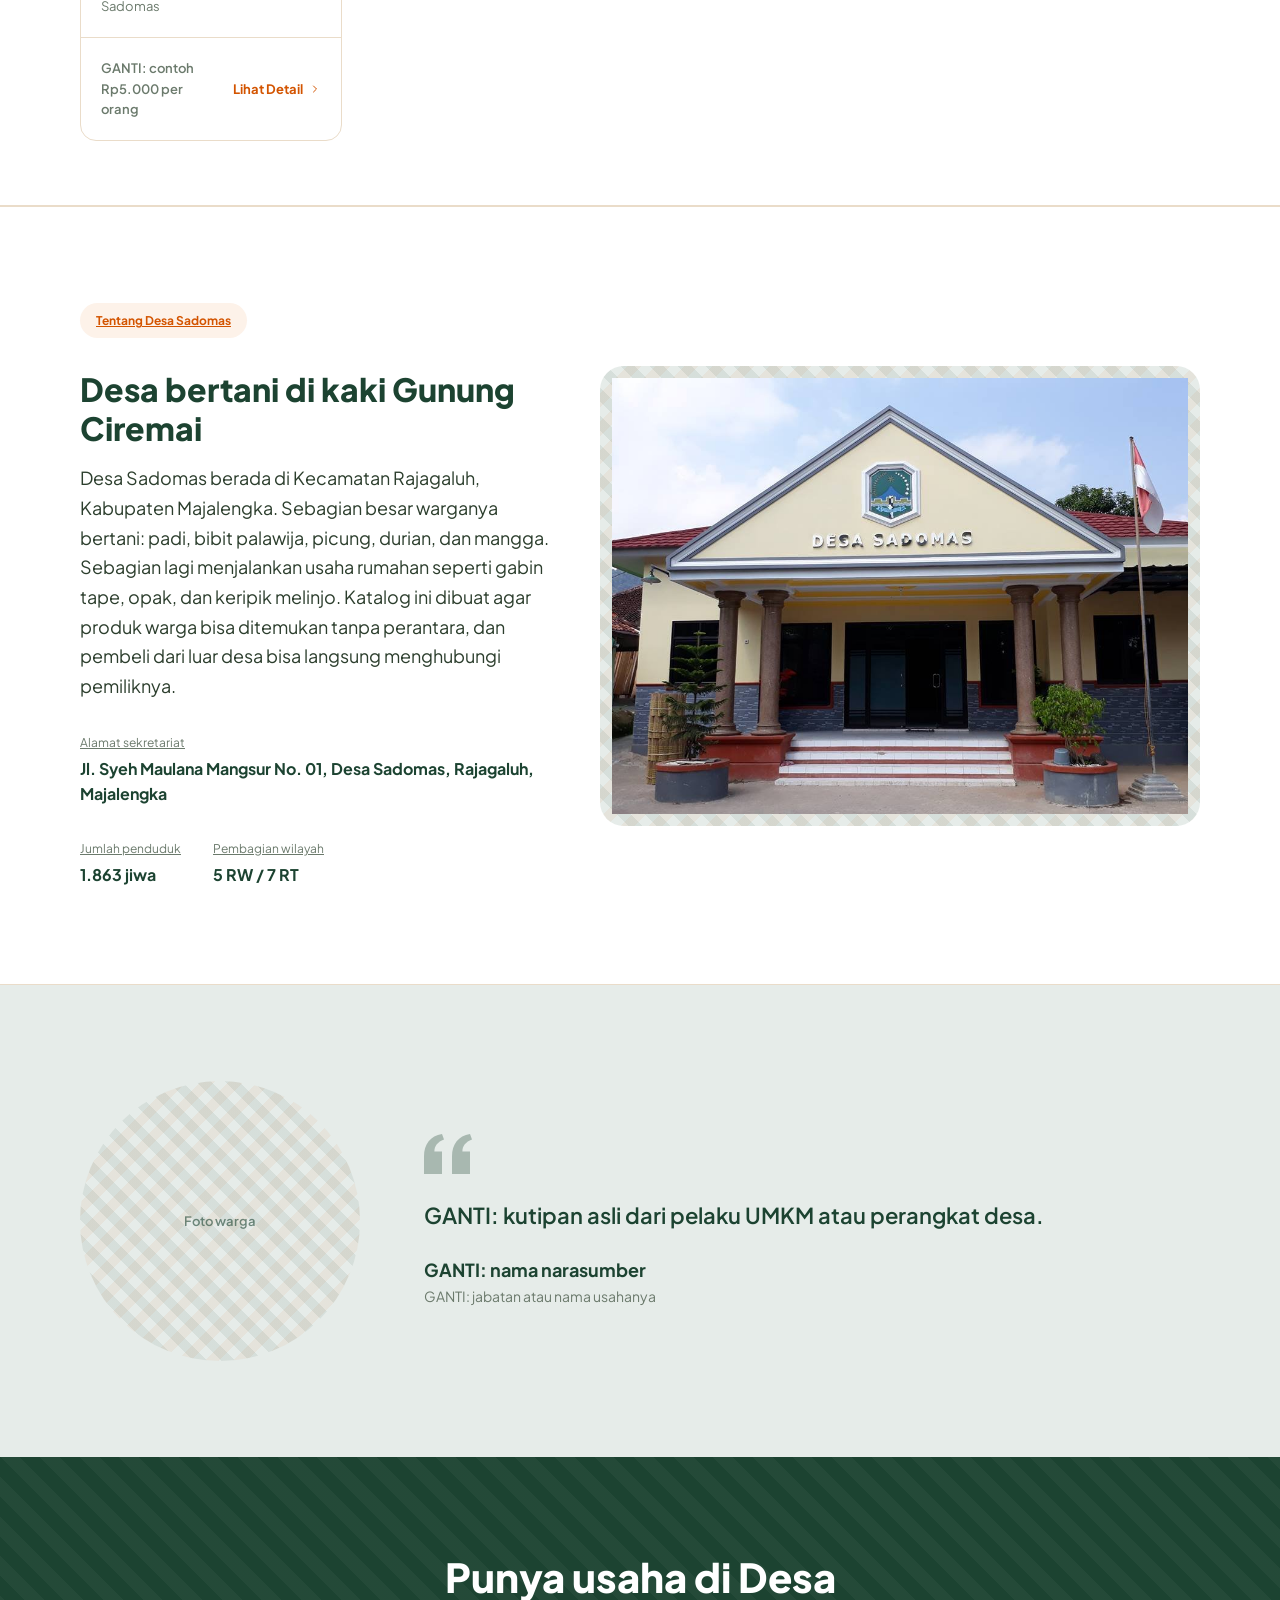
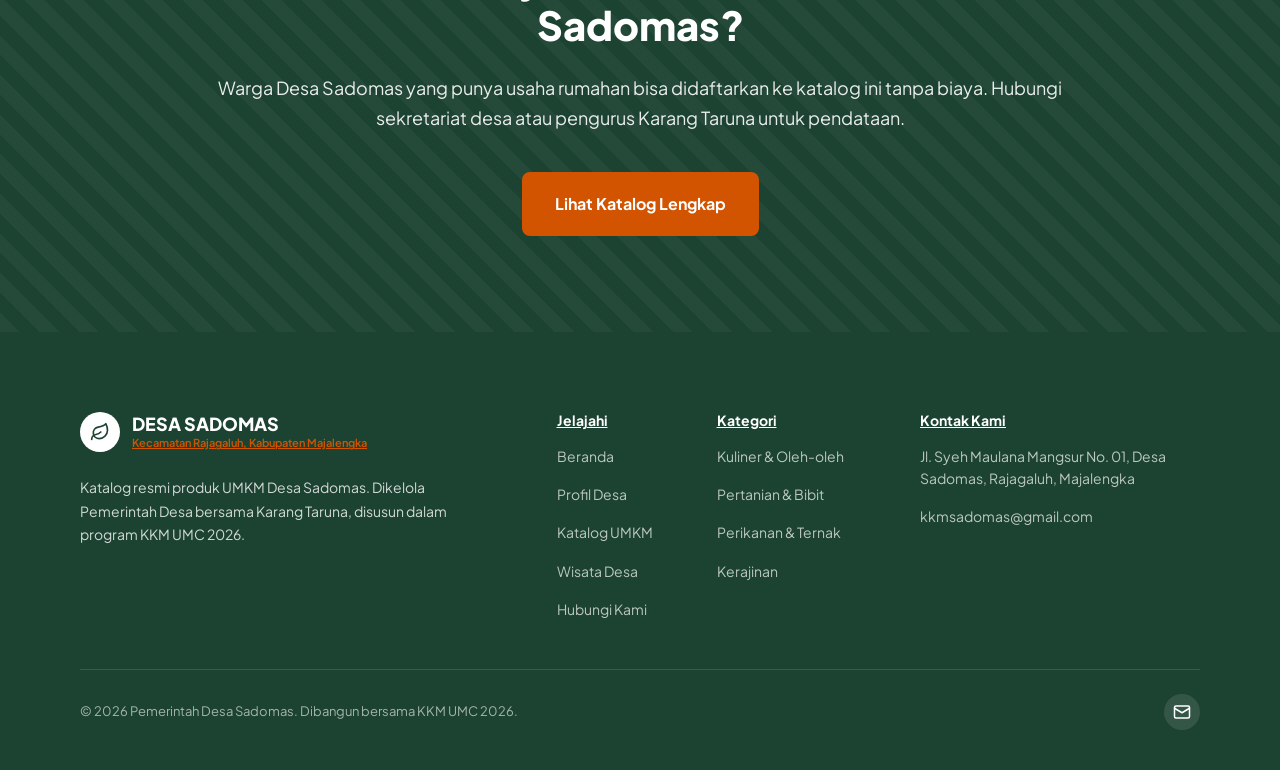
==== commit 1d7faf34: "login dan auth" ====
--- a/index.html
+++ b/index.html
@@ -11,6 +11,11 @@
     <meta property="og:type" content="website" />
     <!-- Ikon tab ditulis langsung sebagai SVG, tidak memanggil berkas luar. -->
     <link rel="icon" href="data:image/svg+xml,<svg xmlns='http://www.w3.org/2000/svg' viewBox='0 0 100 100'><rect width='100' height='100' rx='50' fill='%231c4331'/><path d='M46 78a29 29 0 0 1-5-58c24-4.6 30-6.8 38-17 4.2 8.4 8.4 17 8.4 33 0 23-20 42-42 42Z' fill='white'/></svg>" />
+    <link rel="manifest" href="manifest.json" />
+    <link rel="apple-touch-icon" href="assets/icons/icon-192.png" />
+    <meta name="apple-mobile-web-app-capable" content="yes" />
+    <meta name="apple-mobile-web-app-status-bar-style" content="black-translucent" />
+    <meta name="apple-mobile-web-app-title" content="Sadomas" />
     <link rel="stylesheet" href="assets/style.css" />
   </head>
 
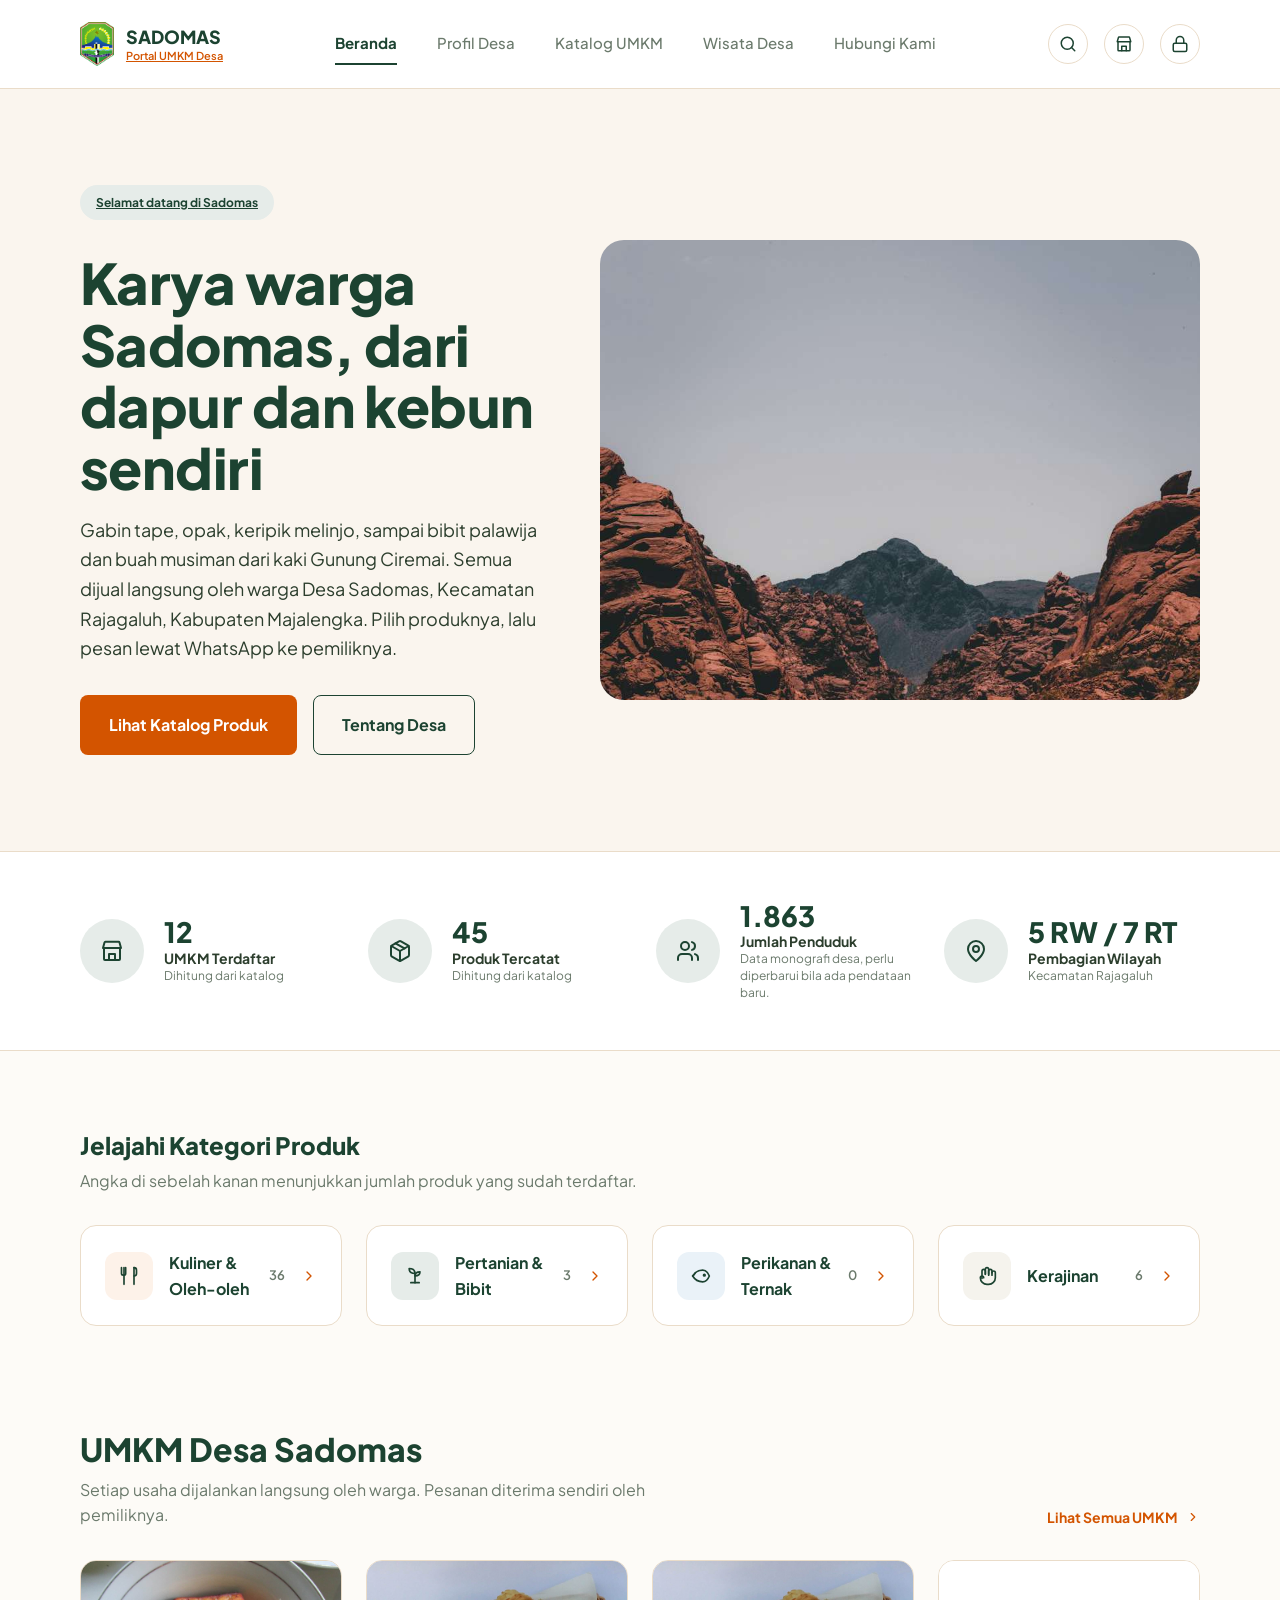
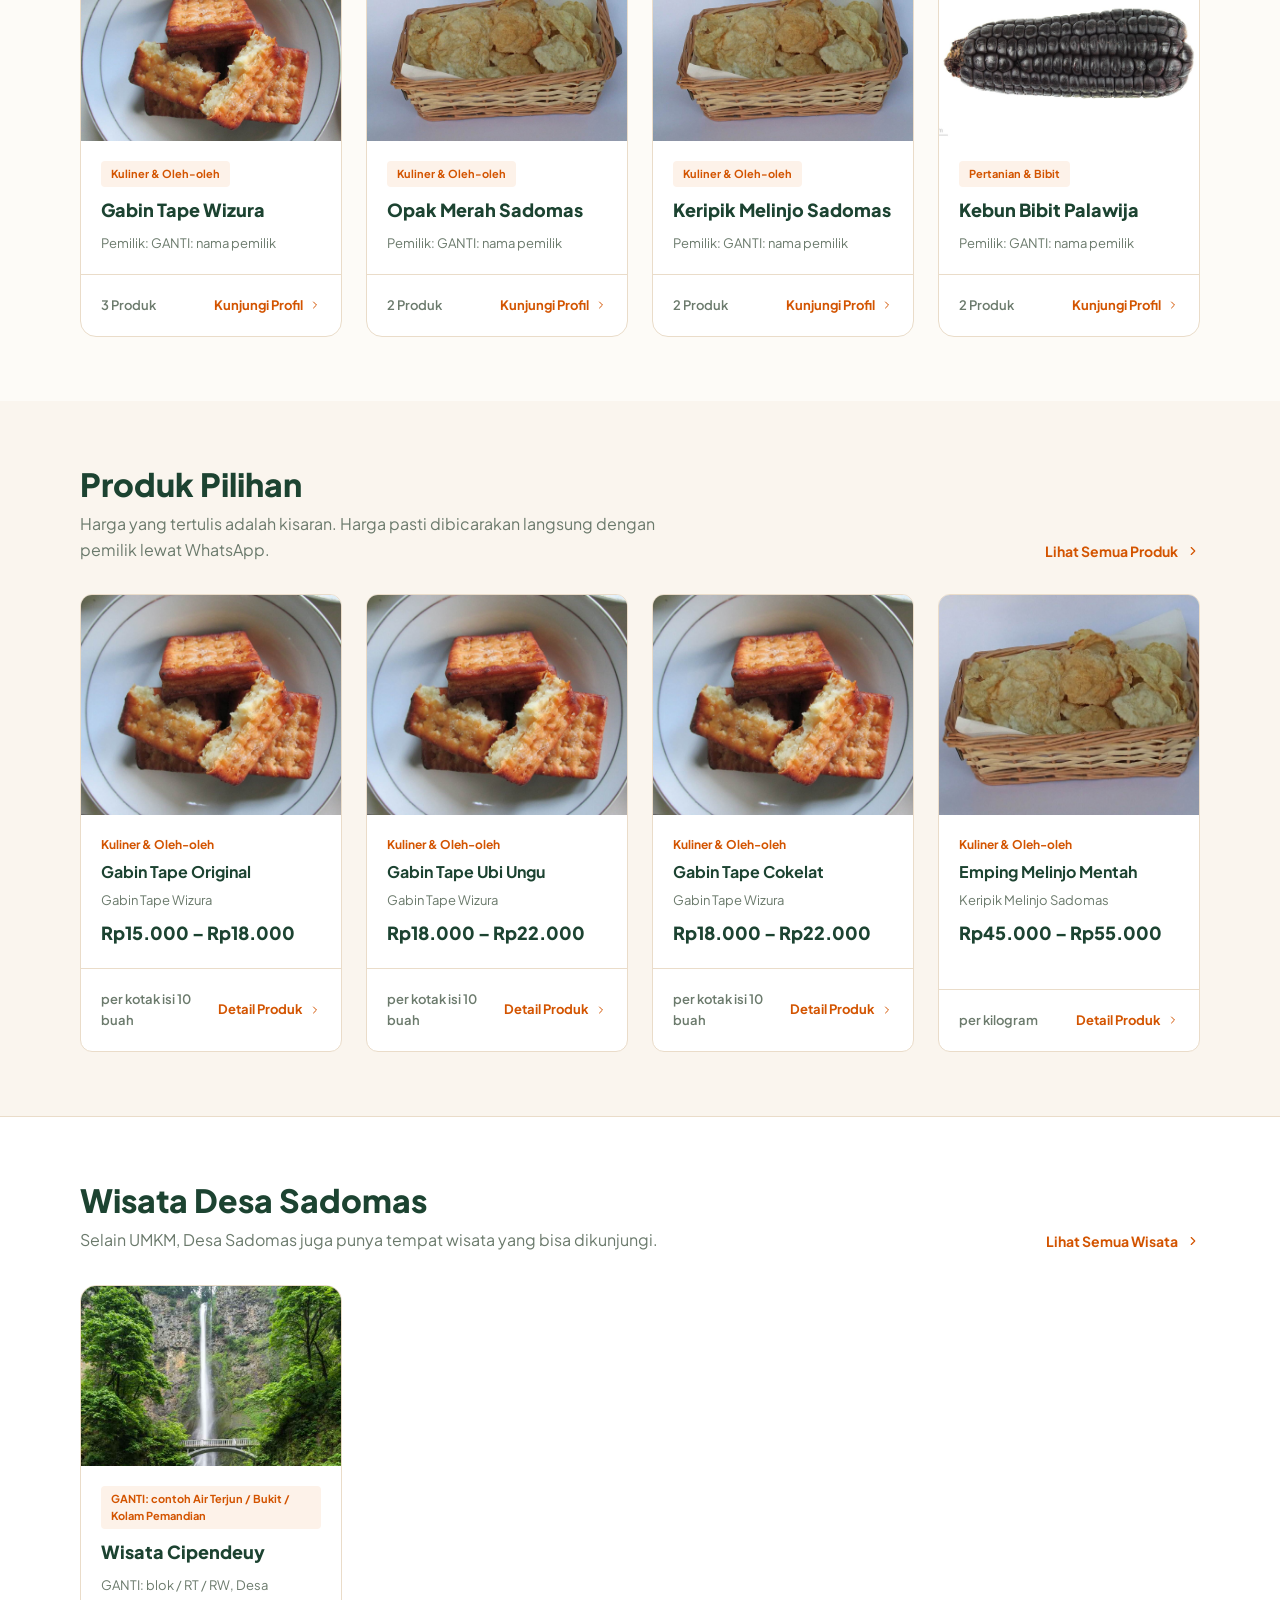
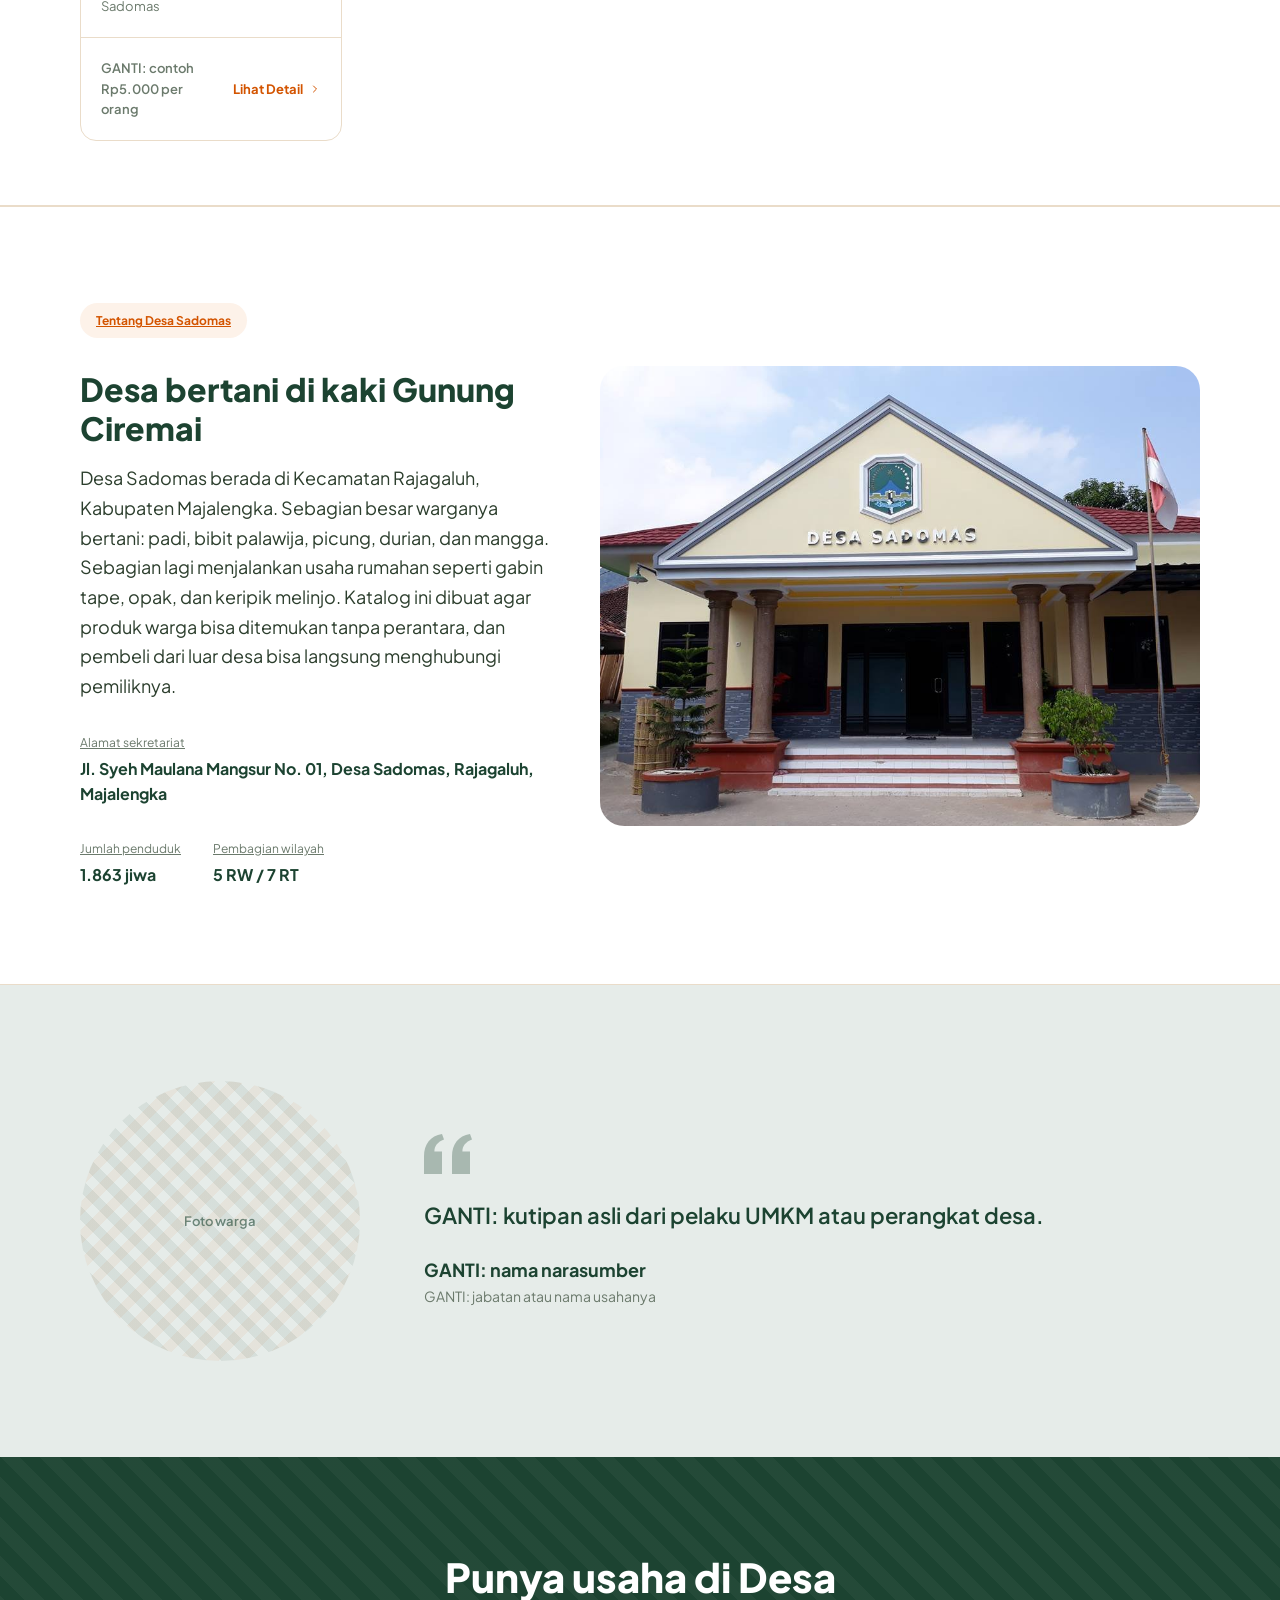
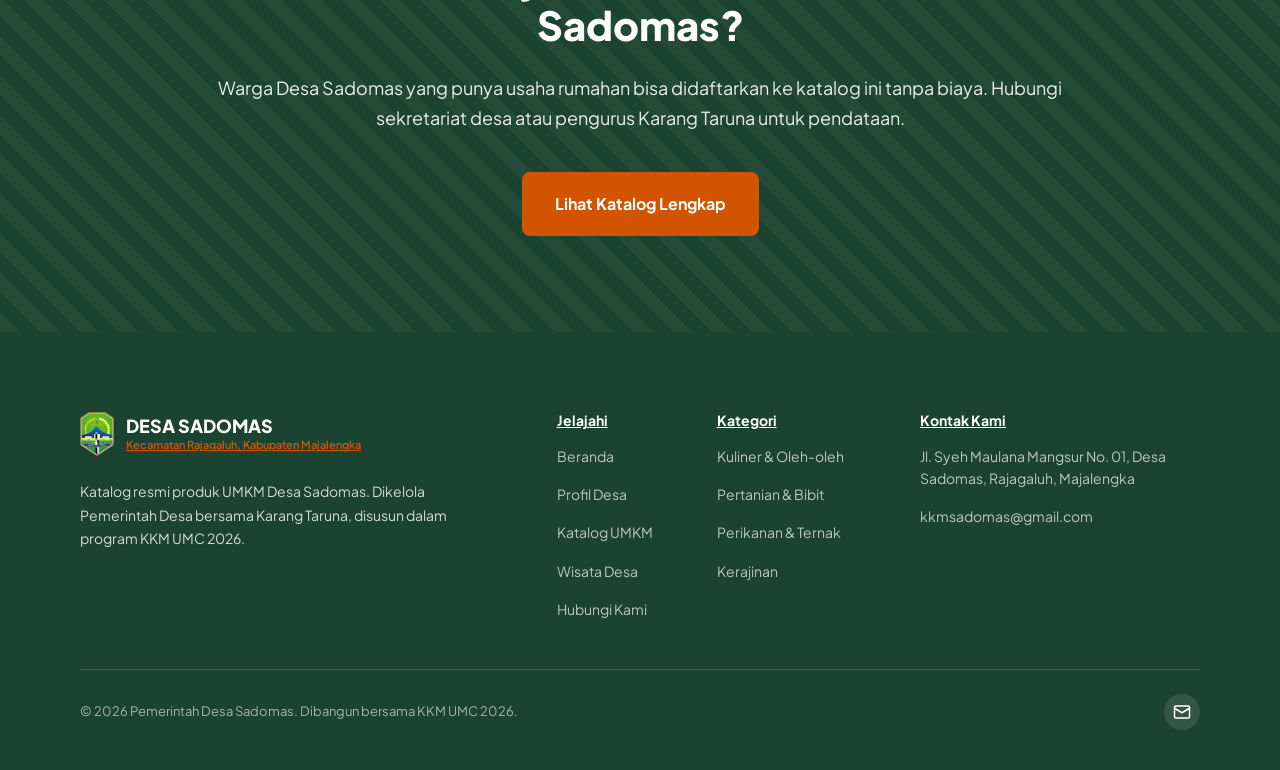
==== commit 2bcb3b57: "pakai logo resmi Desa Sadomas di navbar, kaki halaman, dan ikon tab Ganti ikon daun generik dengan l" ====
--- a/index.html
+++ b/index.html
@@ -9,8 +9,7 @@
     <meta property="og:title" content="Katalog UMKM Desa Sadomas — Rajagaluh, Majalengka" />
     <meta property="og:description" content="Katalog produk UMKM Desa Sadomas, Kecamatan Rajagaluh, Kabupaten Majalengka. Gabin tape, opak, keripik melinjo, bibit palawija, dan buah musiman. Pesan langsung ke pemiliknya lewat WhatsApp." />
     <meta property="og:type" content="website" />
-    <!-- Ikon tab ditulis langsung sebagai SVG, tidak memanggil berkas luar. -->
-    <link rel="icon" href="data:image/svg+xml,<svg xmlns='http://www.w3.org/2000/svg' viewBox='0 0 100 100'><rect width='100' height='100' rx='50' fill='%231c4331'/><path d='M46 78a29 29 0 0 1-5-58c24-4.6 30-6.8 38-17 4.2 8.4 8.4 17 8.4 33 0 23-20 42-42 42Z' fill='white'/></svg>" />
+    <link rel="icon" type="image/png" href="assets/icons/icon-192.png" />
     <link rel="manifest" href="manifest.json" />
     <link rel="apple-touch-icon" href="assets/icons/icon-192.png" />
     <meta name="apple-mobile-web-app-capable" content="yes" />
--- a/assets/style.css
+++ b/assets/style.css
@@ -147,18 +147,10 @@
   flex-shrink: 0;
 }
 
-.merek__lambang {
-  width: 40px;
-  height: 40px;
-  border-radius: 20px;
-  background: var(--hijau);
-  color: #fff;
-  display: grid;
-  place-items: center;
-}
-.merek__lambang svg {
-  width: 20px;
-  height: 20px;
+.merek__lambang img {
+  height: 44px;
+  width: auto;
+  display: block;
 }
 
 .merek__teks {
@@ -398,7 +390,6 @@
   overflow: hidden;
   color: var(--hijau);
   text-align: center;
-  padding: 12px;
 }
 .gambar img {
   width: 100%;
@@ -406,6 +397,7 @@
   object-fit: cover;
 }
 .gambar__label {
+  padding: 12px;
   font-size: 13px;
   font-weight: 600;
   opacity: 0.6;
@@ -1139,6 +1131,67 @@
   color: var(--teks);
 }
 
+.kosong-kecil {
+  color: var(--redup);
+  font-size: 0.9rem;
+}
+
+/* Form ulasan pembeli (produk.html) & form masuk/promo (toko-saya.html) */
+.form-ulasan,
+.form-toko {
+  max-width: 480px;
+  margin-top: 32px;
+}
+.form-ulasan .f-baris,
+.form-toko .f-baris {
+  display: flex;
+  flex-direction: column;
+  gap: 4px;
+  margin-bottom: 12px;
+}
+.form-ulasan label,
+.form-toko label {
+  font-size: 0.85rem;
+  font-weight: 600;
+  color: var(--teks);
+}
+.form-ulasan input,
+.form-ulasan select,
+.form-ulasan textarea,
+.form-toko input,
+.form-toko select,
+.form-toko textarea {
+  font: inherit;
+  padding: 8px 10px;
+  border: 1px solid var(--garis);
+  border-radius: 8px;
+  background: var(--putih);
+}
+.status {
+  margin: 16px 0;
+  padding: 10px 14px;
+  border-radius: 8px;
+  font-weight: 600;
+  min-height: 1px;
+}
+.status--ok {
+  background: var(--hijau-muda);
+  color: var(--hijau);
+}
+.status--galat {
+  background: #fbdedb;
+  color: #7a241f;
+}
+
+.promo-toko {
+  background: var(--hijau-muda);
+  color: var(--hijau);
+  border-radius: 10px;
+  padding: 10px 14px;
+  font-size: 14px;
+  margin: 12px 0 0;
+}
+
 .testimoni {
   display: flex;
   align-items: center;
@@ -1250,18 +1303,10 @@
   flex-direction: column;
   gap: 24px;
 }
-.kaki__lambang {
-  width: 40px;
-  height: 40px;
-  border-radius: 20px;
-  background: #fff;
-  color: var(--hijau);
-  display: grid;
-  place-items: center;
-}
-.kaki__lambang svg {
-  width: 20px;
-  height: 20px;
+.kaki__lambang img {
+  height: 44px;
+  width: auto;
+  display: block;
 }
 .kaki__nama {
   font-weight: 800;
